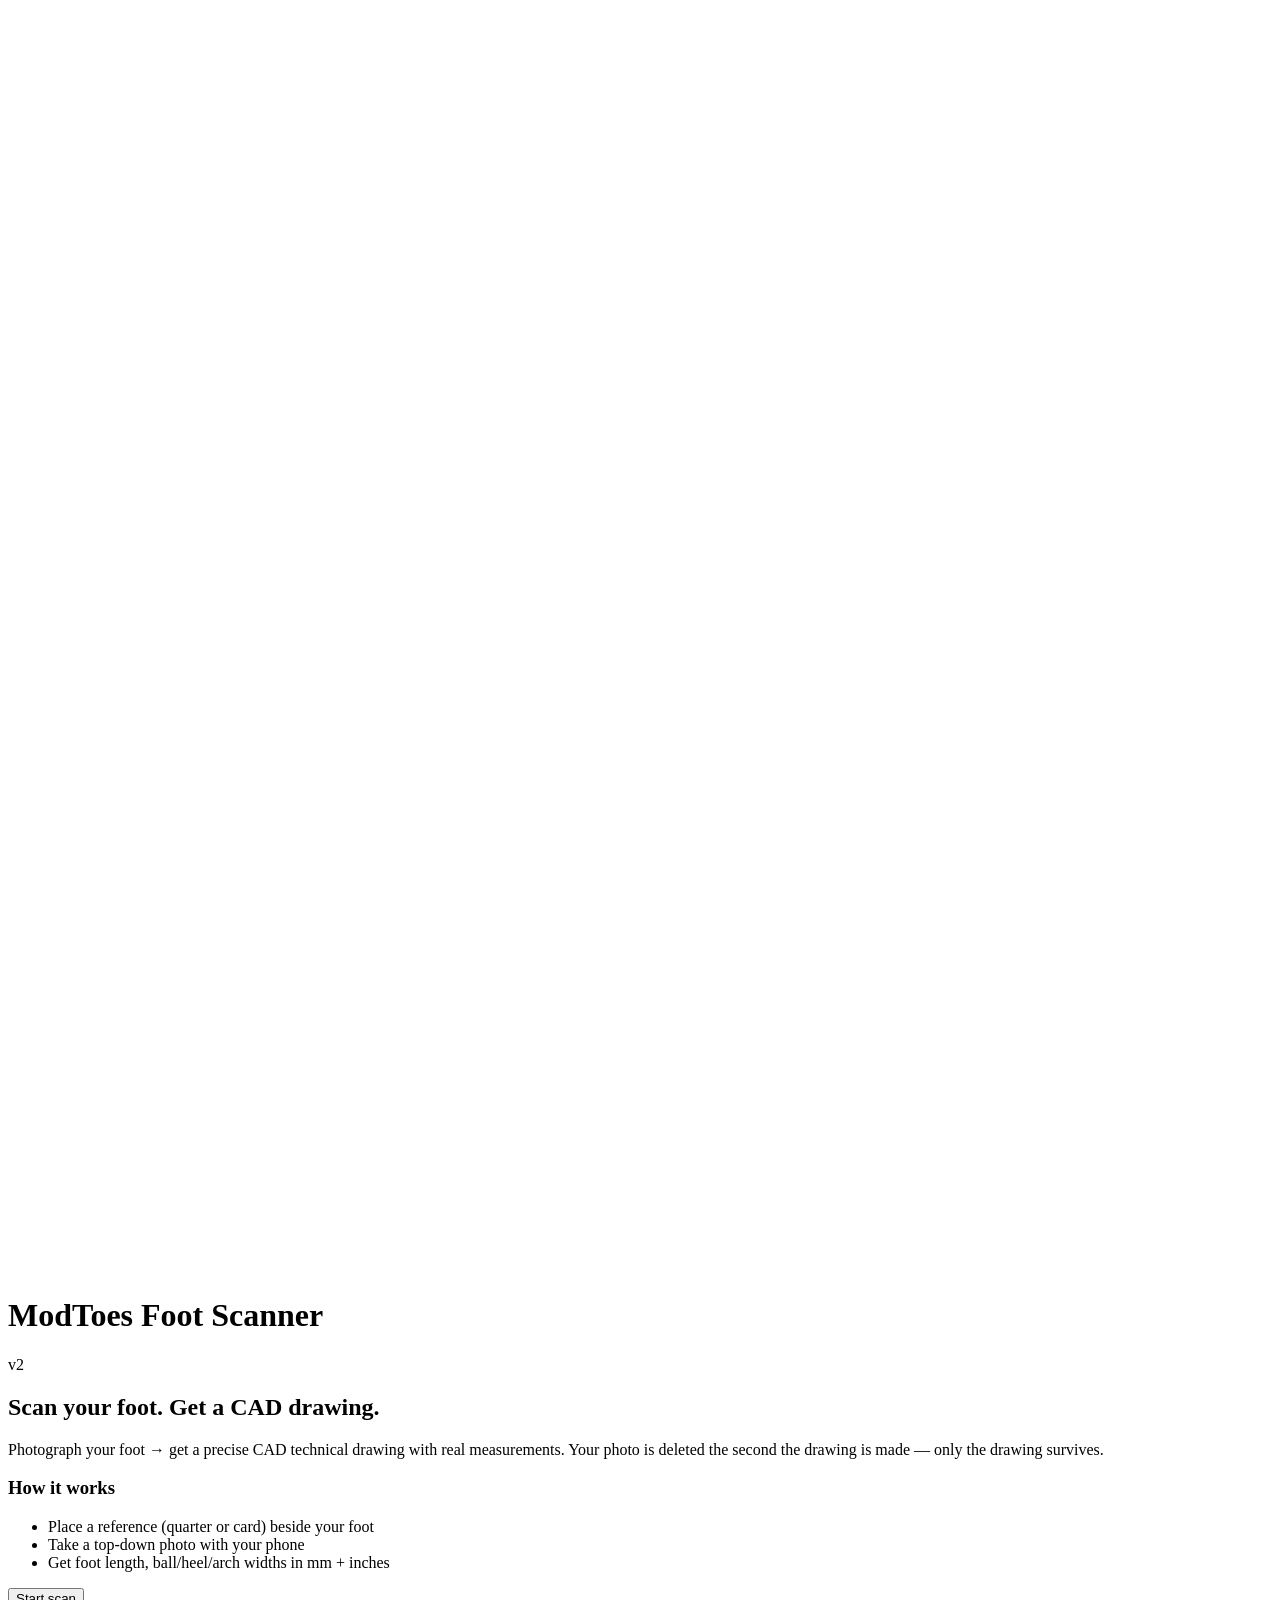
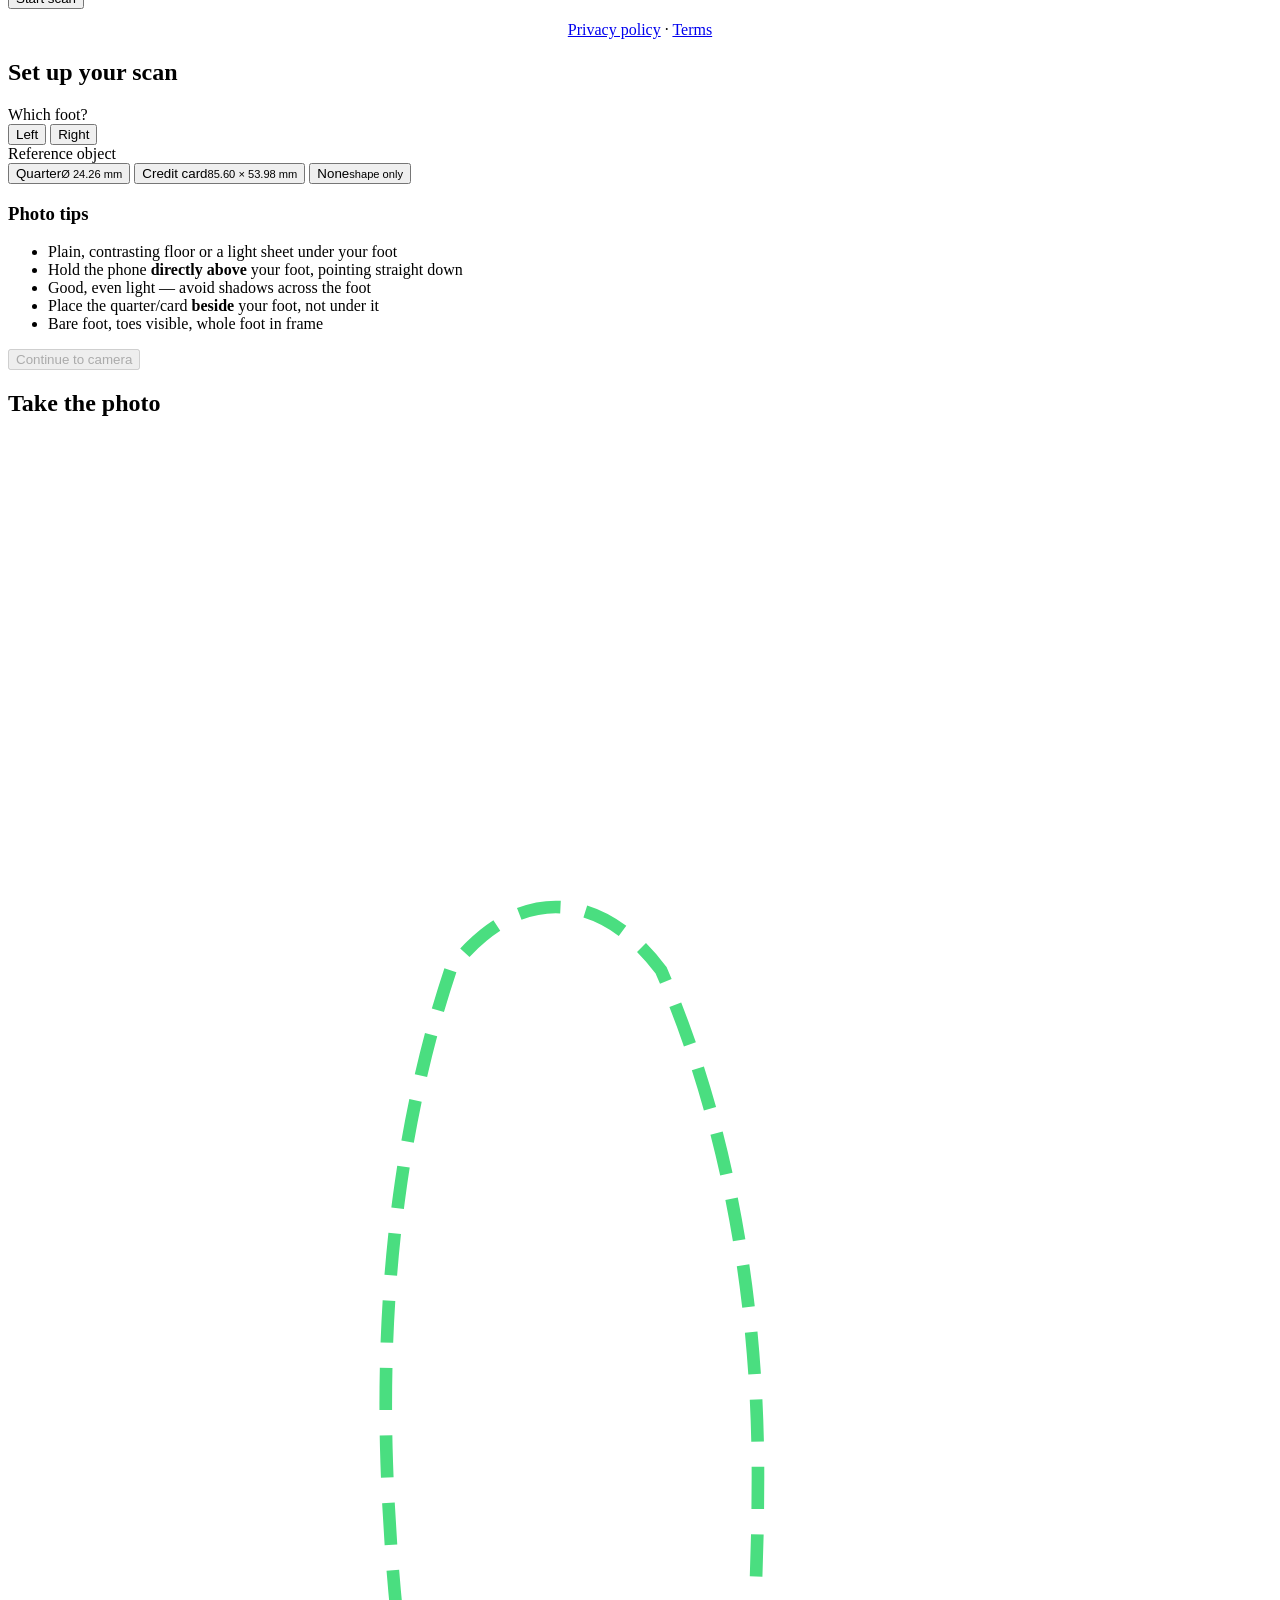
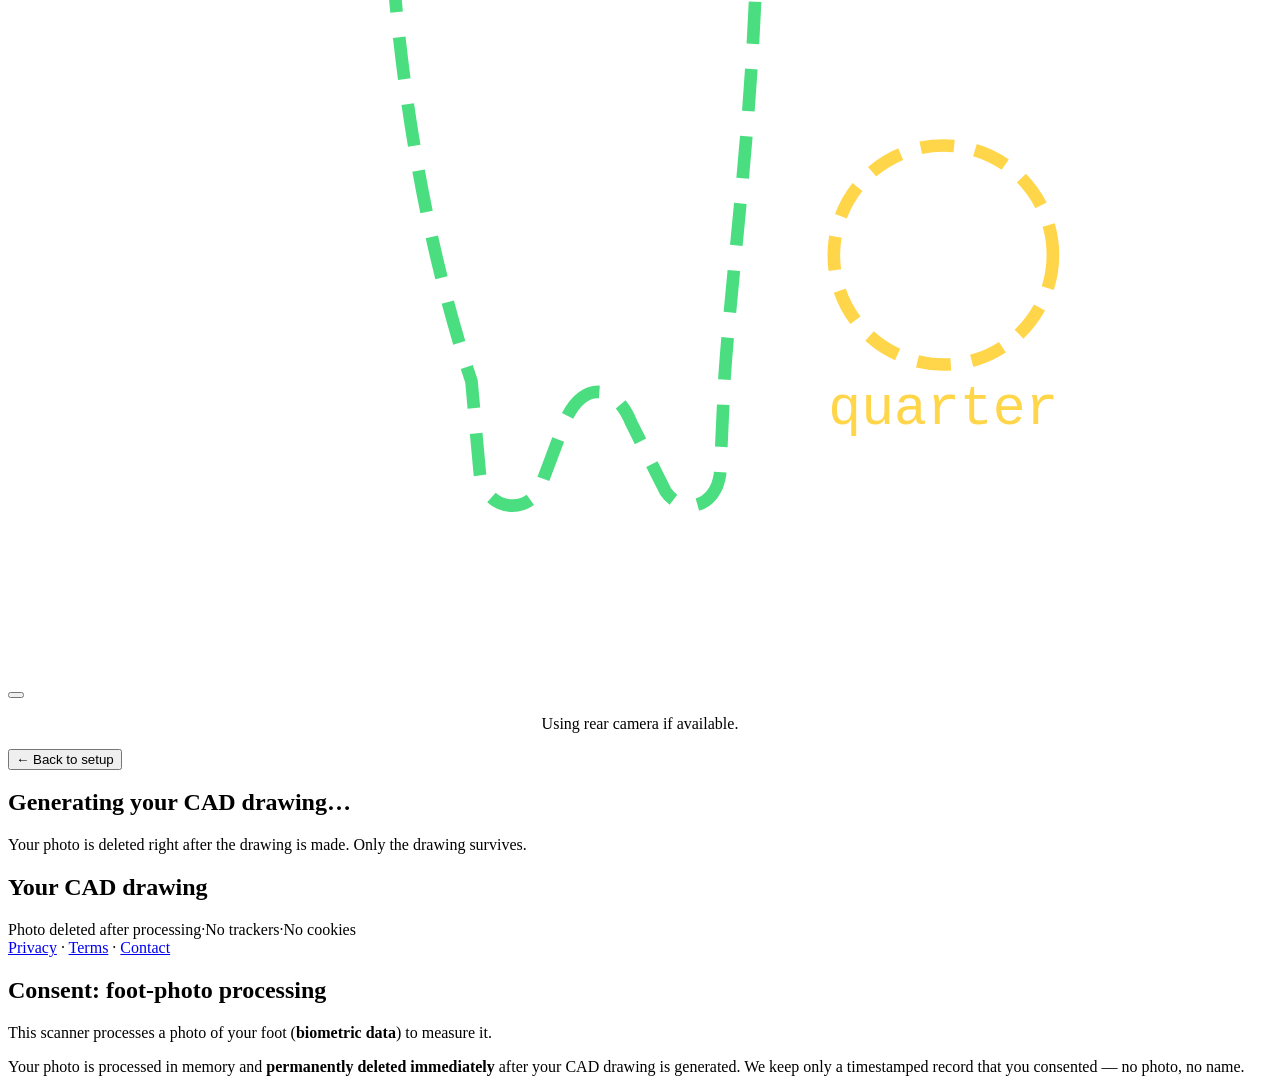
==== templates/index.html @ b3c42ca6 "Create index.html" ====
<!DOCTYPE html>
<html lang="en">
<head>
  <meta charset="utf-8">
  <meta name="viewport" content="width=device-width, initial-scale=1">
  <title>ModToes Foot Scanner — Precise CAD Foot Measurements</title>
  <meta name="description" content="Photograph your foot and get a precise CAD technical drawing with real measurements. Your photo is deleted the second the drawing is made.">
  <link rel="stylesheet" href="/static/style.css">
</head>
<body>
  <header class="topbar">
    <svg class="logo-mark" viewBox="0 0 32 32" aria-hidden="true">
      <circle cx="16" cy="16" r="15" fill="none" stroke="#fff" stroke-width="2"/>
      <path d="M10 20c2-4 4-6 6-6s4 2 6 6M13 11c1-1 5-1 6 0" stroke="#fff" stroke-width="2" fill="none" stroke-linecap="round"/>
    </svg>
    <h1>ModToes Foot Scanner</h1>
    <span class="tag">v2</span>
  </header>

  <main>
    <!-- ============ STEP 1: LANDING ============ -->
    <section class="step active" id="step-landing" aria-label="Welcome">
      <div class="card">
        <h2>Scan your foot. Get a CAD drawing.</h2>
        <p class="lead">Photograph your foot &rarr; get a precise CAD technical drawing with real measurements. Your photo is deleted the second the drawing is made &mdash; only the drawing survives.</p>
        <div class="tips">
          <h3>How it works</h3>
          <ul>
            <li>Place a reference (quarter or card) beside your foot</li>
            <li>Take a top-down photo with your phone</li>
            <li>Get foot length, ball/heel/arch widths in mm + inches</li>
          </ul>
        </div>
        <button class="btn btn-primary" id="btn-start">Start scan</button>
        <p class="small" style="text-align:center; margin-top:12px;">
          <a href="/privacy">Privacy policy</a> &middot; <a href="/terms">Terms</a>
        </p>
      </div>
    </section>

    <!-- ============ STEP 2: SETUP ============ -->
    <section class="step" id="step-setup" aria-label="Setup">
      <div class="card">
        <h2>Set up your scan</h2>

        <div class="opt-group" role="group" aria-label="Foot side">
          <div class="opt-label">Which foot?</div>
          <div class="opt-row">
            <button class="opt" data-group="foot" data-value="left" aria-pressed="false">Left</button>
            <button class="opt" data-group="foot" data-value="right" aria-pressed="false">Right</button>
          </div>
        </div>

        <div class="opt-group" role="group" aria-label="Reference object">
          <div class="opt-label">Reference object</div>
          <div class="opt-row">
            <button class="opt" data-group="ref" data-value="quarter" aria-pressed="false">Quarter<small>&Oslash; 24.26 mm</small></button>
            <button class="opt" data-group="ref" data-value="card" aria-pressed="false">Credit card<small>85.60 &times; 53.98 mm</small></button>
            <button class="opt" data-group="ref" data-value="none" aria-pressed="false">None<small>shape only</small></button>
          </div>
        </div>

        <div class="warn-note" id="ref-none-note" hidden>
          A reference object is <strong>required</strong> for real measurements. Without one, you'll get the foot shape only &mdash; no millimeters, no inches.
        </div>

        <div class="tips">
          <h3>Photo tips</h3>
          <ul>
            <li>Plain, contrasting floor or a light sheet under your foot</li>
            <li>Hold the phone <strong>directly above</strong> your foot, pointing straight down</li>
            <li>Good, even light &mdash; avoid shadows across the foot</li>
            <li>Place the quarter/card <strong>beside</strong> your foot, not under it</li>
            <li>Bare foot, toes visible, whole foot in frame</li>
          </ul>
        </div>

        <button class="btn btn-primary" id="btn-to-capture" disabled>Continue to camera</button>
      </div>
    </section>

    <!-- ============ STEP 3: CAPTURE ============ -->
    <section class="step" id="step-capture" aria-label="Capture photo">
      <div class="card">
        <h2>Take the photo</h2>

        <div id="camera-ui">
          <div class="viewfinder">
            <video id="video" playsinline muted autoplay></video>
            <svg class="overlay" viewBox="0 0 300 400" preserveAspectRatio="xMidYMid slice" aria-hidden="true">
              <!-- foot silhouette outline -->
              <path d="M105 90
                       C 95 120, 88 160, 90 210
                       C 92 260, 100 300, 110 330
                       L 112 352 C 113 360, 122 362, 126 356 L 132 340
                       C 136 330, 144 330, 148 340 L 156 356
                       C 160 362, 168 360, 169 352 L 170 330
                       C 172 300, 178 260, 178 210
                       C 178 160, 168 120, 155 90
                       C 140 70, 120 70, 105 90 Z"
                    fill="none" stroke="#4ade80" stroke-width="3" stroke-dasharray="10 6"/>
              <!-- quarter guide circle -->
              <g id="guide-quarter">
                <circle cx="222" cy="300" r="26" fill="none" stroke="#ffd54a" stroke-width="3" stroke-dasharray="8 5"/>
                <text x="222" y="340" text-anchor="middle" fill="#ffd54a" font-size="13" font-family="monospace">quarter</text>
              </g>
              <!-- card guide rectangle -->
              <g id="guide-card" visibility="hidden">
                <rect x="196" y="272" width="66" height="42" rx="6" fill="none" stroke="#ffd54a" stroke-width="3" stroke-dasharray="8 5"/>
                <text x="229" y="332" text-anchor="middle" fill="#ffd54a" font-size="13" font-family="monospace">card</text>
              </g>
              <text x="150" y="30" text-anchor="middle" fill="#ffffff" font-size="14" font-family="monospace" opacity="0.9">fit foot inside outline</text>
            </svg>
          </div>
          <div class="shutter-wrap">
            <button class="shutter" id="btn-shutter" aria-label="Take photo"></button>
          </div>
          <p class="small" style="text-align:center;">Using rear camera if available.</p>
        </div>

        <div id="fallback-ui" hidden>
          <p>Live camera isn't available on this device or was denied. You can still take a photo with your camera app or pick an existing one:</p>
          <input type="file" id="file-camera" accept="image/*" capture="environment" class="visually-hidden">
          <input type="file" id="file-upload" accept="image/*" class="visually-hidden">
          <button class="btn btn-primary" id="btn-file-camera">Take photo</button>
          <button class="btn btn-secondary" id="btn-file-upload">Upload image</button>
        </div>

        <div class="thumb-wrap" id="thumb-wrap" hidden>
          <img id="thumb" alt="Your foot photo preview">
          <div class="dl-row">
            <button class="btn btn-secondary" id="btn-retake">Retake</button>
            <button class="btn btn-primary" id="btn-process">Process scan</button>
          </div>
        </div>

        <button class="btn btn-ghost" id="btn-back-setup">&larr; Back to setup</button>
      </div>
    </section>

    <!-- ============ STEP 4: PROCESSING ============ -->
    <section class="step" id="step-processing" aria-label="Processing">
      <div class="card">
        <div class="spinner-wrap">
          <div class="spinner" role="status" aria-label="Processing"></div>
          <h2>Generating your CAD drawing&hellip;</h2>
          <p class="small">Your photo is deleted right after the drawing is made. Only the drawing survives.</p>
        </div>
      </div>
    </section>

    <!-- ============ STEP 5: RESULTS ============ -->
    <section class="step" id="step-results" aria-label="Results">
      <div class="card">
        <h2>Your CAD drawing</h2>
        <div class="warning-list" id="results-warnings" hidden>
          <h3>&#9888; ESTIMATED &mdash; verify with physical measurement</h3>
          <ul id="warnings-list"></ul>
        </div>
        <div id="results-error" class="error-box" hidden></div>
        <div id="results-body" hidden>
          <div class="result-svg" id="svg-holder"></div>
          <div class="thumb-wrap">
            <img id="png-preview" alt="Foot CAD drawing preview">
          </div>
          <table class="measure" aria-label="Measurements">
            <thead>
              <tr><th>Measurement</th><th style="text-align:right;">Value</th></tr>
            </thead>
            <tbody id="measure-body"></tbody>
          </table>
          <p class="small" id="calibration-note"></p>
          <div class="dl-row">
            <button class="btn btn-primary" id="btn-dl-svg">Download SVG</button>
            <button class="btn btn-primary" id="btn-dl-png">Download PNG</button>
          </div>
          <button class="btn btn-secondary" id="btn-again">Scan again</button>
        </div>
      </div>
    </section>
  </main>

  <footer class="promise">
    Photo deleted after processing<span class="dot">&middot;</span>No trackers<span class="dot">&middot;</span>No cookies<br>
    <a href="/privacy">Privacy</a> &middot; <a href="/terms">Terms</a> &middot; <a href="mailto:squachacers@gmail.com">Contact</a>
  </footer>

  <!-- ============ CONSENT MODAL ============ -->
  <div class="modal-backdrop" id="consent-backdrop" role="dialog" aria-modal="true" aria-labelledby="consent-title">
    <div class="modal">
      <h2 id="consent-title">Consent: foot-photo processing</h2>
      <p>This scanner processes a photo of your foot (<strong>biometric data</strong>) to measure it.</p>
      <p>Your photo is processed in memory and <strong>permanently deleted immediately</strong> after your CAD drawing is generated. We keep only a timestamped record that you consented &mdash; no photo, no name.</p>
      <label class="consent
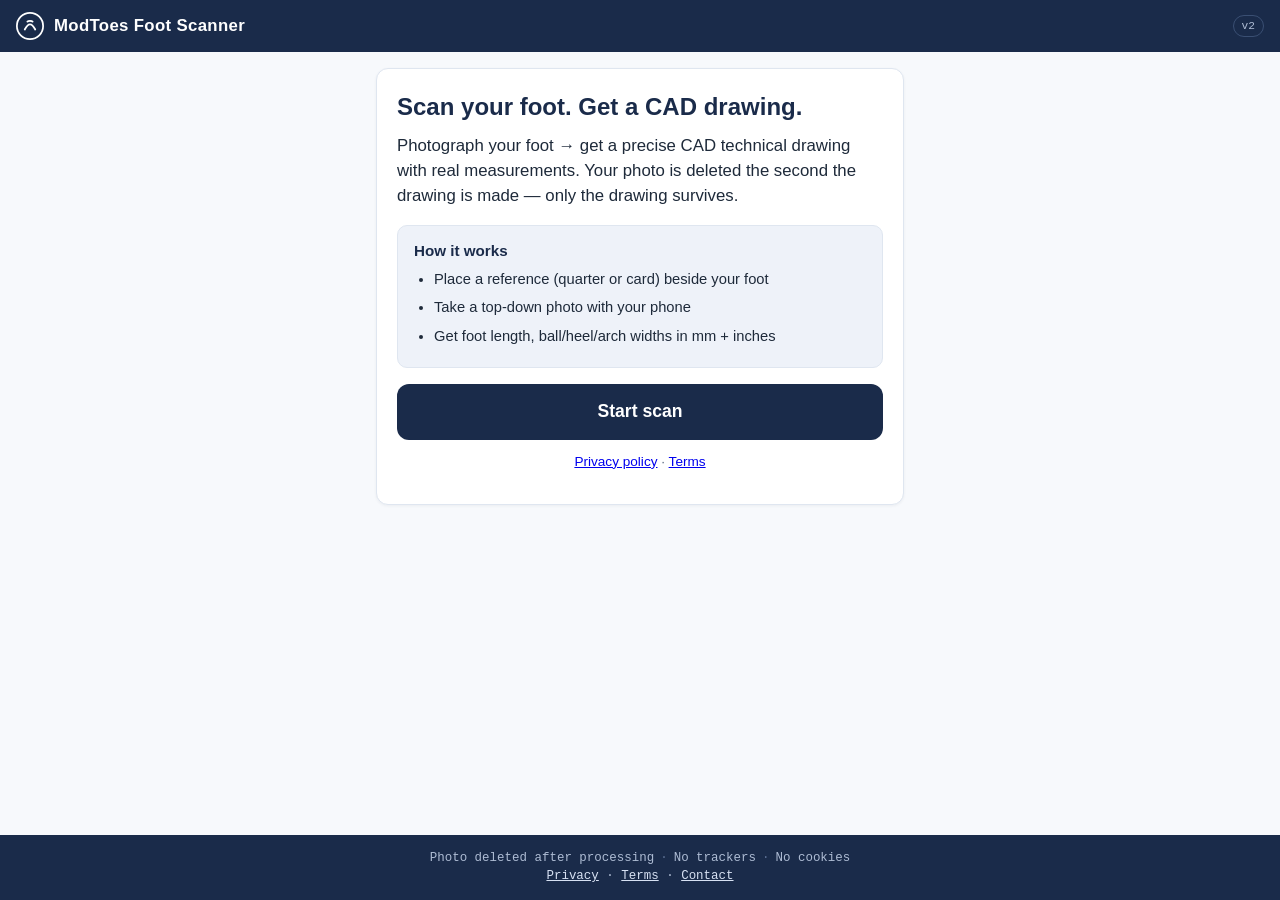
==== commit 311db71e: "Update index.html" ====
--- a/templates/index.html
+++ b/templates/index.html
@@ -191,4 +191,16 @@
       <h2 id="consent-title">Consent: foot-photo processing</h2>
       <p>This scanner processes a photo of your foot (<strong>biometric data</strong>) to measure it.</p>
       <p>Your photo is processed in memory and <strong>permanently deleted immediately</strong> after your CAD drawing is generated. We keep only a timestamped record that you consented &mdash; no photo, no name.</p>
-      <label class="consent
+      <label class="consent-box">
+        <input type="checkbox" id="consent-checkbox">
+        <span>I understand and consent to foot-photo processing for measurement.</span>
+      </label>
+      <p class="small mono-line" id="consent-timestamp"></p>
+      <button class="btn btn-primary" id="btn-consent" disabled>I consent</button>
+      <button class="btn btn-ghost" id="btn-decline">Decline</button>
+    </div>
+  </div>
+
+  <script src="/static/app.js"></script>
+</body>
+</html>
--- a/static/style.css
+++ b/static/style.css
@@ -0,0 +1,365 @@
+/* ModToes Foot Scanner v2 — vanilla CSS, mobile-first, precision-instrument aesthetic */
+:root {
+  --navy: #1a2b4a;
+  --navy-dark: #0f1c33;
+  --ink: #1e2a3a;
+  --muted: #5b6b82;
+  --bg: #f7f9fc;
+  --card: #ffffff;
+  --line: #dfe6f0;
+  --accent: #1a2b4a;
+  --amber-bg: #fff7e6;
+  --amber-line: #e8b93e;
+  --amber-ink: #7a5510;
+  --ok-green: #1c7a4d;
+  --mono: ui-monospace, SFMono-Regular, Menlo, Consolas, "Liberation Mono", monospace;
+}
+
+* { box-sizing: border-box; }
+
+html { -webkit-text-size-adjust: 100%; }
+
+body {
+  margin: 0;
+  background: var(--bg);
+  color: var(--ink);
+  font-family: -apple-system, BlinkMacSystemFont, "Segoe UI", Roboto, Helvetica, Arial, sans-serif;
+  line-height: 1.5;
+  min-height: 100vh;
+  display: flex;
+  flex-direction: column;
+}
+
+header.topbar {
+  background: var(--navy);
+  color: #fff;
+  padding: 12px 16px;
+  display: flex;
+  align-items: center;
+  gap: 10px;
+}
+header.topbar .logo-mark {
+  width: 28px; height: 28px; flex: 0 0 28px;
+}
+header.topbar h1 {
+  font-size: 1.05rem;
+  margin: 0;
+  font-weight: 700;
+  letter-spacing: 0.02em;
+}
+header.topbar .tag {
+  margin-left: auto;
+  font-family: var(--mono);
+  font-size: 0.7rem;
+  color: #aebcd4;
+  border: 1px solid #3a4f73;
+  padding: 2px 8px;
+  border-radius: 999px;
+  white-space: nowrap;
+}
+
+main {
+  flex: 1;
+  width: 100%;
+  max-width: 560px;
+  margin: 0 auto;
+  padding: 16px 16px 32px;
+}
+
+/* Steps: only .active is visible */
+.step { display: none; }
+.step.active { display: block; }
+
+.card {
+  background: var(--card);
+  border: 1px solid var(--line);
+  border-radius: 12px;
+  padding: 20px;
+  box-shadow: 0 1px 3px rgba(26,43,74,0.06);
+}
+
+h2 { margin: 0 0 8px; color: var(--navy); font-size: 1.35rem; }
+p { margin: 0 0 12px; }
+p.lead { font-size: 1.05rem; color: var(--ink); }
+p.small, .small { font-size: 0.85rem; color: var(--muted); }
+p.mono-line { font-family: var(--mono); font-size: 0.85rem; }
+
+.btn {
+  display: block;
+  width: 100%;
+  padding: 16px 20px;
+  font-size: 1.1rem;
+  font-weight: 700;
+  border-radius: 12px;
+  border: none;
+  cursor: pointer;
+  text-align: center;
+  min-height: 56px;
+  touch-action: manipulation;
+}
+.btn-primary {
+  background: var(--navy);
+  color: #fff;
+}
+.btn-primary:active { background: var(--navy-dark); }
+.btn-primary:disabled {
+  background: #b7c2d4;
+  cursor: not-allowed;
+}
+.btn-secondary {
+  background: #fff;
+  color: var(--navy);
+  border: 2px solid var(--navy);
+  margin-top: 12px;
+}
+.btn-ghost {
+  background: transparent;
+  color: var(--muted);
+  border: none;
+  min-height: 44px;
+  margin-top: 8px;
+  font-size: 0.95rem;
+}
+
+/* Option selector rows */
+.opt-group { margin: 16px 0; }
+.opt-group .opt-label {
+  font-weight: 700;
+  color: var(--navy);
+  margin-bottom: 8px;
+  font-size: 0.95rem;
+}
+.opt-row { display: flex; gap: 10px; }
+.opt {
+  flex: 1;
+  padding: 14px 8px;
+  border: 2px solid var(--line);
+  border-radius: 10px;
+  background: #fff;
+  font-size: 1rem;
+  font-weight: 600;
+  color: var(--ink);
+  cursor: pointer;
+  min-height: 56px;
+  touch-action: manipulation;
+}
+.opt small { display: block; font-weight: 400; color: var(--muted); font-size: 0.72rem; margin-top: 2px; }
+.opt.selected {
+  border-color: var(--navy);
+  background: #eef2f9;
+  color: var(--navy);
+  box-shadow: 0 0 0 1px var(--navy);
+}
+
+.tips {
+  background: #eef2f9;
+  border: 1px solid var(--line);
+  border-radius: 10px;
+  padding: 14px 16px;
+  margin: 16px 0;
+  font-size: 0.92rem;
+}
+.tips h3 { margin: 0 0 6px; font-size: 0.95rem; color: var(--navy); }
+.tips ul { margin: 0; padding-left: 20px; }
+.tips li { margin-bottom: 6px; }
+
+.warn-note {
+  background: var(--amber-bg);
+  border: 1px solid var(--amber-line);
+  color: var(--amber-ink);
+  border-radius: 10px;
+  padding: 12px 14px;
+  font-size: 0.9rem;
+  margin: 16px 0;
+}
+
+/* Consent modal */
+.modal-backdrop {
+  position: fixed;
+  inset: 0;
+  background: rgba(15, 28, 51, 0.65);
+  display: none;
+  align-items: center;
+  justify-content: center;
+  padding: 16px;
+  z-index: 50;
+}
+.modal-backdrop.open { display: flex; }
+.modal {
+  background: #fff;
+  border-radius: 14px;
+  padding: 22px;
+  max-width: 480px;
+  width: 100%;
+  max-height: 90vh;
+  overflow-y: auto;
+}
+.modal h2 { font-size: 1.2rem; }
+.consent-box {
+  display: flex;
+  gap: 10px;
+  align-items: flex-start;
+  border: 2px solid var(--line);
+  border-radius: 10px;
+  padding: 14px;
+  margin: 14px 0;
+  cursor: pointer;
+  min-height: 56px;
+}
+.consent-box input {
+  width: 24px; height: 24px; flex: 0 0 24px; margin: 2px 0 0;
+  accent-color: var(--navy);
+}
+
+/* Camera */
+.viewfinder {
+  position: relative;
+  width: 100%;
+  aspect-ratio: 3 / 4;
+  background: #0b1220;
+  border-radius: 12px;
+  overflow: hidden;
+  margin: 12px 0;
+}
+.viewfinder video {
+  position: absolute;
+  inset: 0;
+  width: 100%; height: 100%;
+  object-fit: cover;
+}
+.viewfinder .overlay {
+  position: absolute;
+  inset: 0;
+  width: 100%; height: 100%;
+  pointer-events: none;
+}
+.shutter-wrap {
+  display: flex;
+  justify-content: center;
+  margin: 16px 0 8px;
+}
+.shutter {
+  width: 84px; height: 84px;
+  border-radius: 50%;
+  border: 5px solid var(--navy);
+  background: #fff;
+  cursor: pointer;
+  position: relative;
+  touch-action: manipulation;
+}
+.shutter:active { background: #dfe6f0; }
+.shutter::after {
+  content: "";
+  position: absolute;
+  inset: 12px;
+  border-radius: 50%;
+  background: var(--navy);
+}
+
+.thumb-wrap { margin: 12px 0; text-align: center; }
+.thumb-wrap img {
+  max-width: 100%;
+  max-height: 320px;
+  border-radius: 10px;
+  border: 1px solid var(--line);
+}
+
+/* Spinner */
+.spinner-wrap { text-align: center; padding: 40px 0; }
+.spinner {
+  width: 56px; height: 56px;
+  border: 5px solid var(--line);
+  border-top-color: var(--navy);
+  border-radius: 50%;
+  margin: 0 auto 16px;
+  animation: spin 0.9s linear infinite;
+}
+@keyframes spin { to { transform: rotate(360deg); } }
+
+/* Results */
+.result-svg {
+  border: 1px solid var(--line);
+  border-radius: 10px;
+  background: #fff;
+  padding: 8px;
+  margin: 12px 0;
+  overflow-x: auto;
+}
+.result-svg svg { max-width: 100%; height: auto; display: block; }
+
+table.measure {
+  width: 100%;
+  border-collapse: collapse;
+  margin: 12px 0;
+  font-family: var(--mono);
+  font-size: 0.95rem;
+}
+table.measure th, table.measure td {
+  text-align: left;
+  padding: 10px 8px;
+  border-bottom: 1px solid var(--line);
+}
+table.measure th {
+  font-family: -apple-system, BlinkMacSystemFont, "Segoe UI", Roboto, sans-serif;
+  color: var(--muted);
+  font-weight: 600;
+  font-size: 0.85rem;
+}
+table.measure td.val { text-align: right; font-weight: 700; color: var(--navy); }
+
+.warning-list {
+  background: var(--amber-bg);
+  border: 2px solid var(--amber-line);
+  border-radius: 10px;
+  padding: 12px 14px;
+  margin: 16px 0;
+  color: var(--amber-ink);
+}
+.warning-list h3 { margin: 0 0 6px; font-size: 1rem; }
+.warning-list ul { margin: 0; padding-left: 20px; }
+
+.error-box {
+  background: #fdf0f0;
+  border: 2px solid #d97777;
+  border-radius: 10px;
+  padding: 14px 16px;
+  margin: 16px 0;
+  color: #8c2b2b;
+}
+.error-box h3 { margin: 0 0 6px; font-size: 1rem; }
+.error-box code {
+  font-family: var(--mono);
+  background: #f6dddd;
+  padding: 1px 6px;
+  border-radius: 4px;
+  font-size: 0.8rem;
+}
+
+.dl-row { display: flex; gap: 10px; margin-top: 12px; }
+.dl-row .btn { margin-top: 0; }
+
+/* Footer promise */
+footer.promise {
+  background: var(--navy);
+  color: #aebcd4;
+  text-align: center;
+  font-size: 0.78rem;
+  padding: 14px 16px;
+  font-family: var(--mono);
+}
+footer.promise a { color: #d7e1f3; }
+footer.promise .dot { margin: 0 6px; color: #5b6f93; }
+
+/* Static policy pages */
+.policy-nav { margin-bottom: 16px; }
+.policy-nav a { color: var(--navy); font-weight: 600; }
+
+/* Hidden file input */
+.visually-hidden {
+  position: absolute; width: 1px; height: 1px;
+  overflow: hidden; clip: rect(0 0 0 0); white-space: nowrap;
+}
+
+@media (min-width: 640px) {
+  h2 { font-size: 1.5rem; }
+}
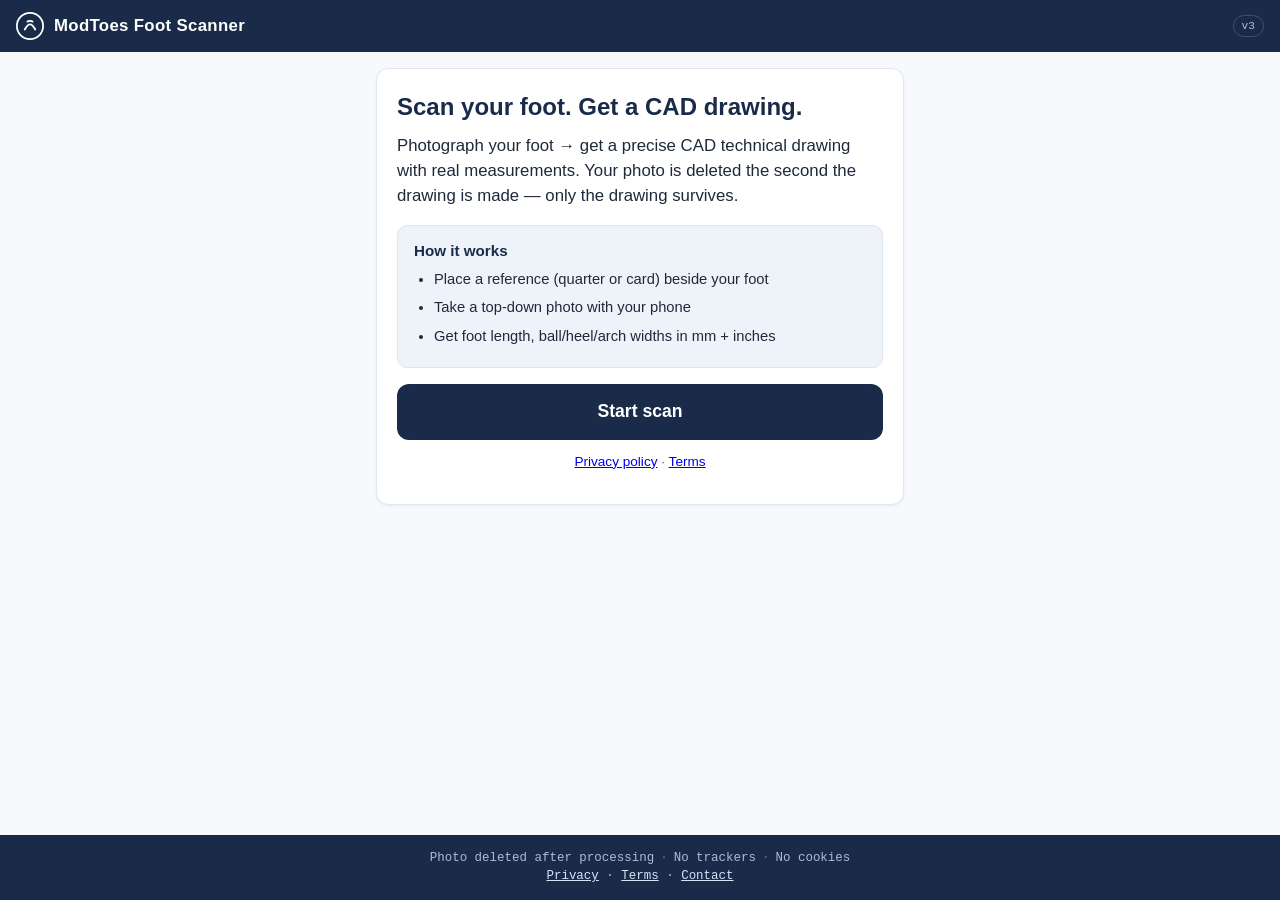
==== commit 3a55c1ed: "Scanner v3.0.0: neural segmentation engine (U2-Net) — carpet-proof foot detection" ====
--- a/templates/index.html
+++ b/templates/index.html
@@ -14,7 +14,7 @@
       <path d="M10 20c2-4 4-6 6-6s4 2 6 6M13 11c1-1 5-1 6 0" stroke="#fff" stroke-width="2" fill="none" stroke-linecap="round"/>
     </svg>
     <h1>ModToes Foot Scanner</h1>
-    <span class="tag">v2</span>
+    <span class="tag">v3</span>
   </header>
 
   <main>
--- a/static/style.css
+++ b/static/style.css
@@ -1,4 +1,4 @@
-/* ModToes Foot Scanner v2 — vanilla CSS, mobile-first, precision-instrument aesthetic */
+/* ModToes Foot Scanner v3 — vanilla CSS, mobile-first, precision-instrument aesthetic */
 :root {
   --navy: #1a2b4a;
   --navy-dark: #0f1c33;
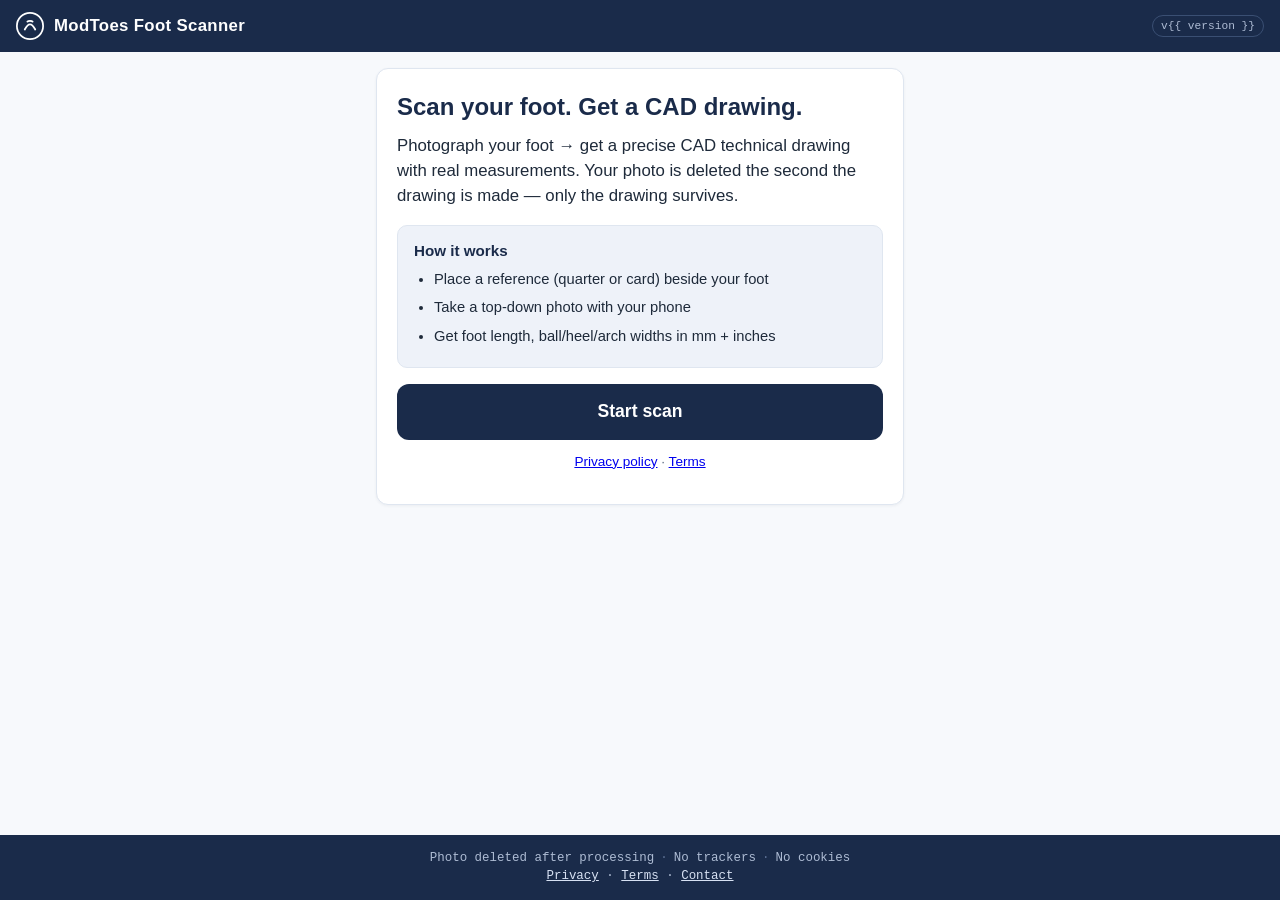
==== commit 721f34fb: "v3.1.3: show full version in UI tag" ====
--- a/templates/index.html
+++ b/templates/index.html
@@ -14,7 +14,7 @@
       <path d="M10 20c2-4 4-6 6-6s4 2 6 6M13 11c1-1 5-1 6 0" stroke="#fff" stroke-width="2" fill="none" stroke-linecap="round"/>
     </svg>
     <h1>ModToes Foot Scanner</h1>
-    <span class="tag">v3</span>
+    <span class="tag">v{{ version }}</span>
   </header>
 
   <main>
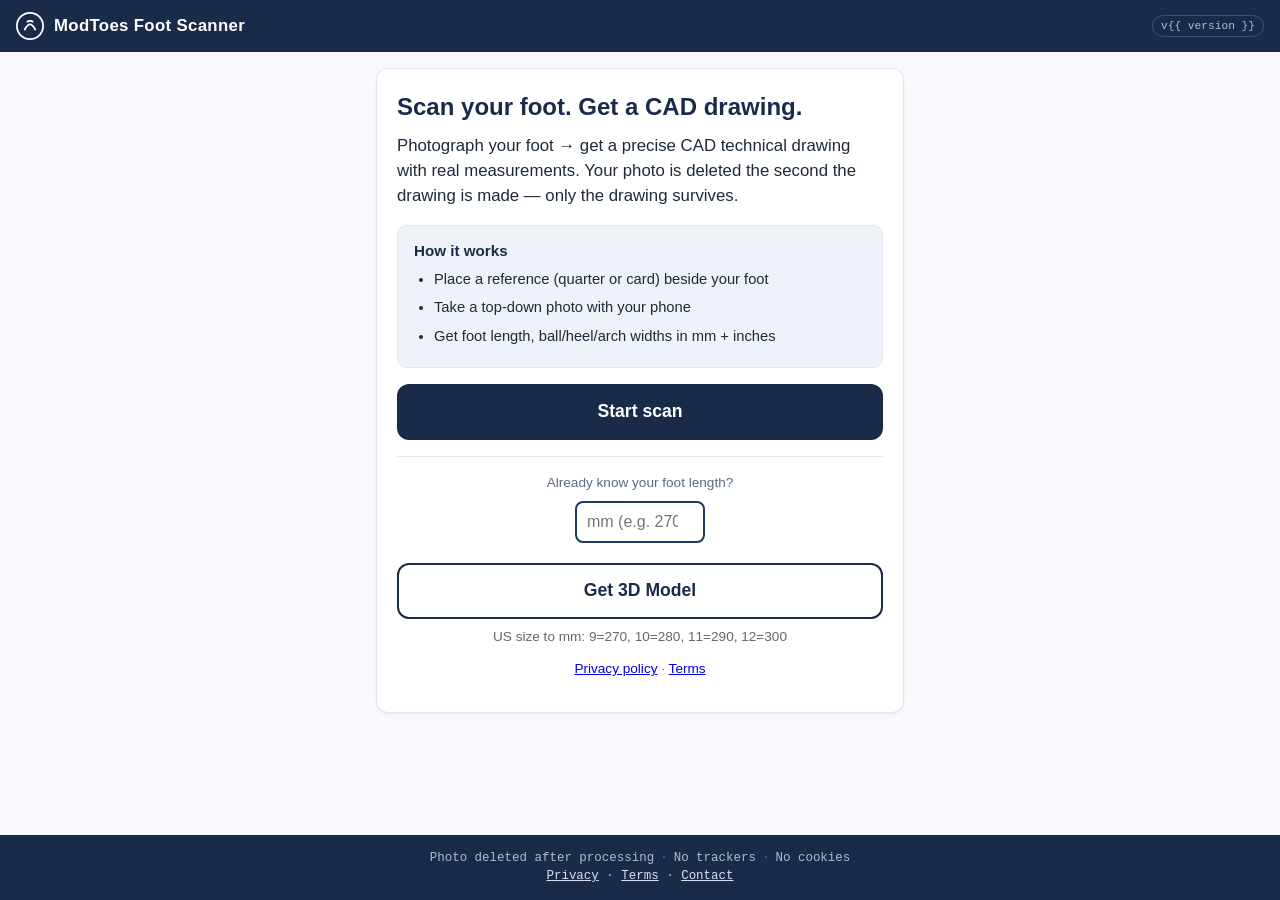
==== commit 9ab53306: "v3.5.0: direct 3D entry — enter foot length manually, skip the photo gatekeeping" ====
--- a/templates/index.html
+++ b/templates/index.html
@@ -32,6 +32,14 @@
           </ul>
         </div>
         <button class="btn btn-primary" id="btn-start">Start scan</button>
+        <div style="text-align:center; margin-top:16px; padding-top:16px; border-top:1px solid #e5e7eb;">
+          <p class="small" style="margin-bottom:8px;">Already know your foot length?</p>
+          <div style="display:flex; gap:8px; justify-content:center; align-items:center; flex-wrap:wrap;">
+            <input type="number" id="manual-length" placeholder="mm (e.g. 270)" min="150" max="350" style="width:130px; padding:10px; border:2px solid #1e3a5f; border-radius:8px; font-size:16px;">
+            <button class="btn btn-secondary" id="btn-3d-direct" style="padding:10px 20px;">Get 3D Model</button>
+          </div>
+          <p class="small" style="margin-top:8px; color:#666;">US size to mm: 9=270, 10=280, 11=290, 12=300</p>
+        </div>
         <p class="small" style="text-align:center; margin-top:12px;">
           <a href="/privacy">Privacy policy</a> &middot; <a href="/terms">Terms</a>
         </p>
@@ -174,6 +182,9 @@
             <button class="btn btn-primary" id="btn-dl-svg">Download SVG</button>
             <button class="btn btn-primary" id="btn-dl-png">Download PNG</button>
           </div>
+          <div class="dl-row" id="row-3d" hidden>
+            <a class="btn btn-primary" id="btn-view-3d" href="/3d" style="text-decoration:none; display:inline-block; text-align:center;">View 3D Model</a>
+          </div>
           <button class="btn btn-secondary" id="btn-again">Scan again</button>
         </div>
       </div>
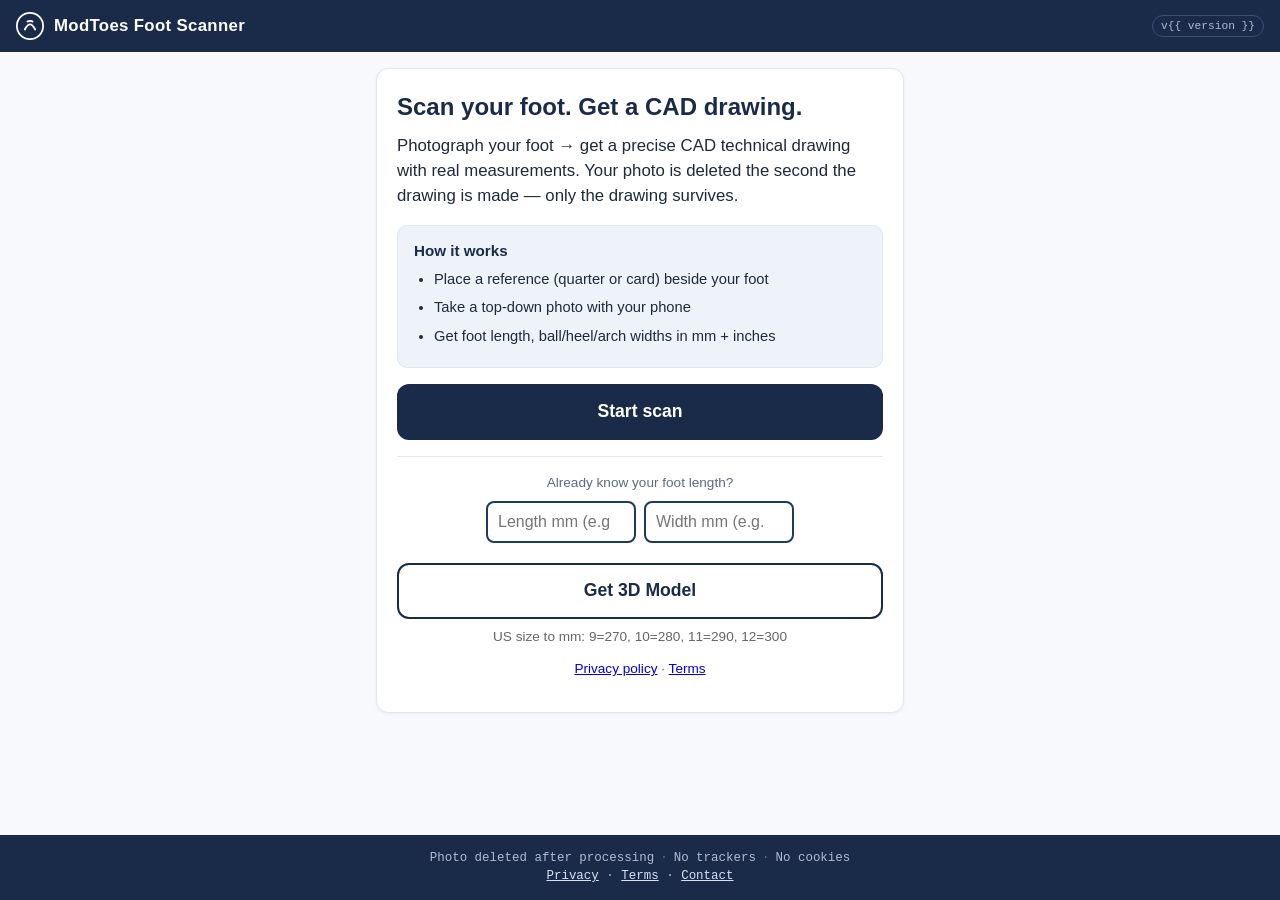
==== commit 1bb7acbf: "v3.6.0: 3D scales length AND width independently (mm-precise); manual width input; scan passes ball_" ====
--- a/templates/index.html
+++ b/templates/index.html
@@ -35,7 +35,8 @@
         <div style="text-align:center; margin-top:16px; padding-top:16px; border-top:1px solid #e5e7eb;">
           <p class="small" style="margin-bottom:8px;">Already know your foot length?</p>
           <div style="display:flex; gap:8px; justify-content:center; align-items:center; flex-wrap:wrap;">
-            <input type="number" id="manual-length" placeholder="mm (e.g. 270)" min="150" max="350" style="width:130px; padding:10px; border:2px solid #1e3a5f; border-radius:8px; font-size:16px;">
+            <input type="number" id="manual-length" placeholder="Length mm (e.g. 270)" min="150" max="350" style="width:150px; padding:10px; border:2px solid #1e3a5f; border-radius:8px; font-size:16px;">
+            <input type="number" id="manual-width" placeholder="Width mm (e.g. 100)" min="60" max="140" style="width:150px; padding:10px; border:2px solid #1e3a5f; border-radius:8px; font-size:16px;">
             <button class="btn btn-secondary" id="btn-3d-direct" style="padding:10px 20px;">Get 3D Model</button>
           </div>
           <p class="small" style="margin-top:8px; color:#666;">US size to mm: 9=270, 10=280, 11=290, 12=300</p>
